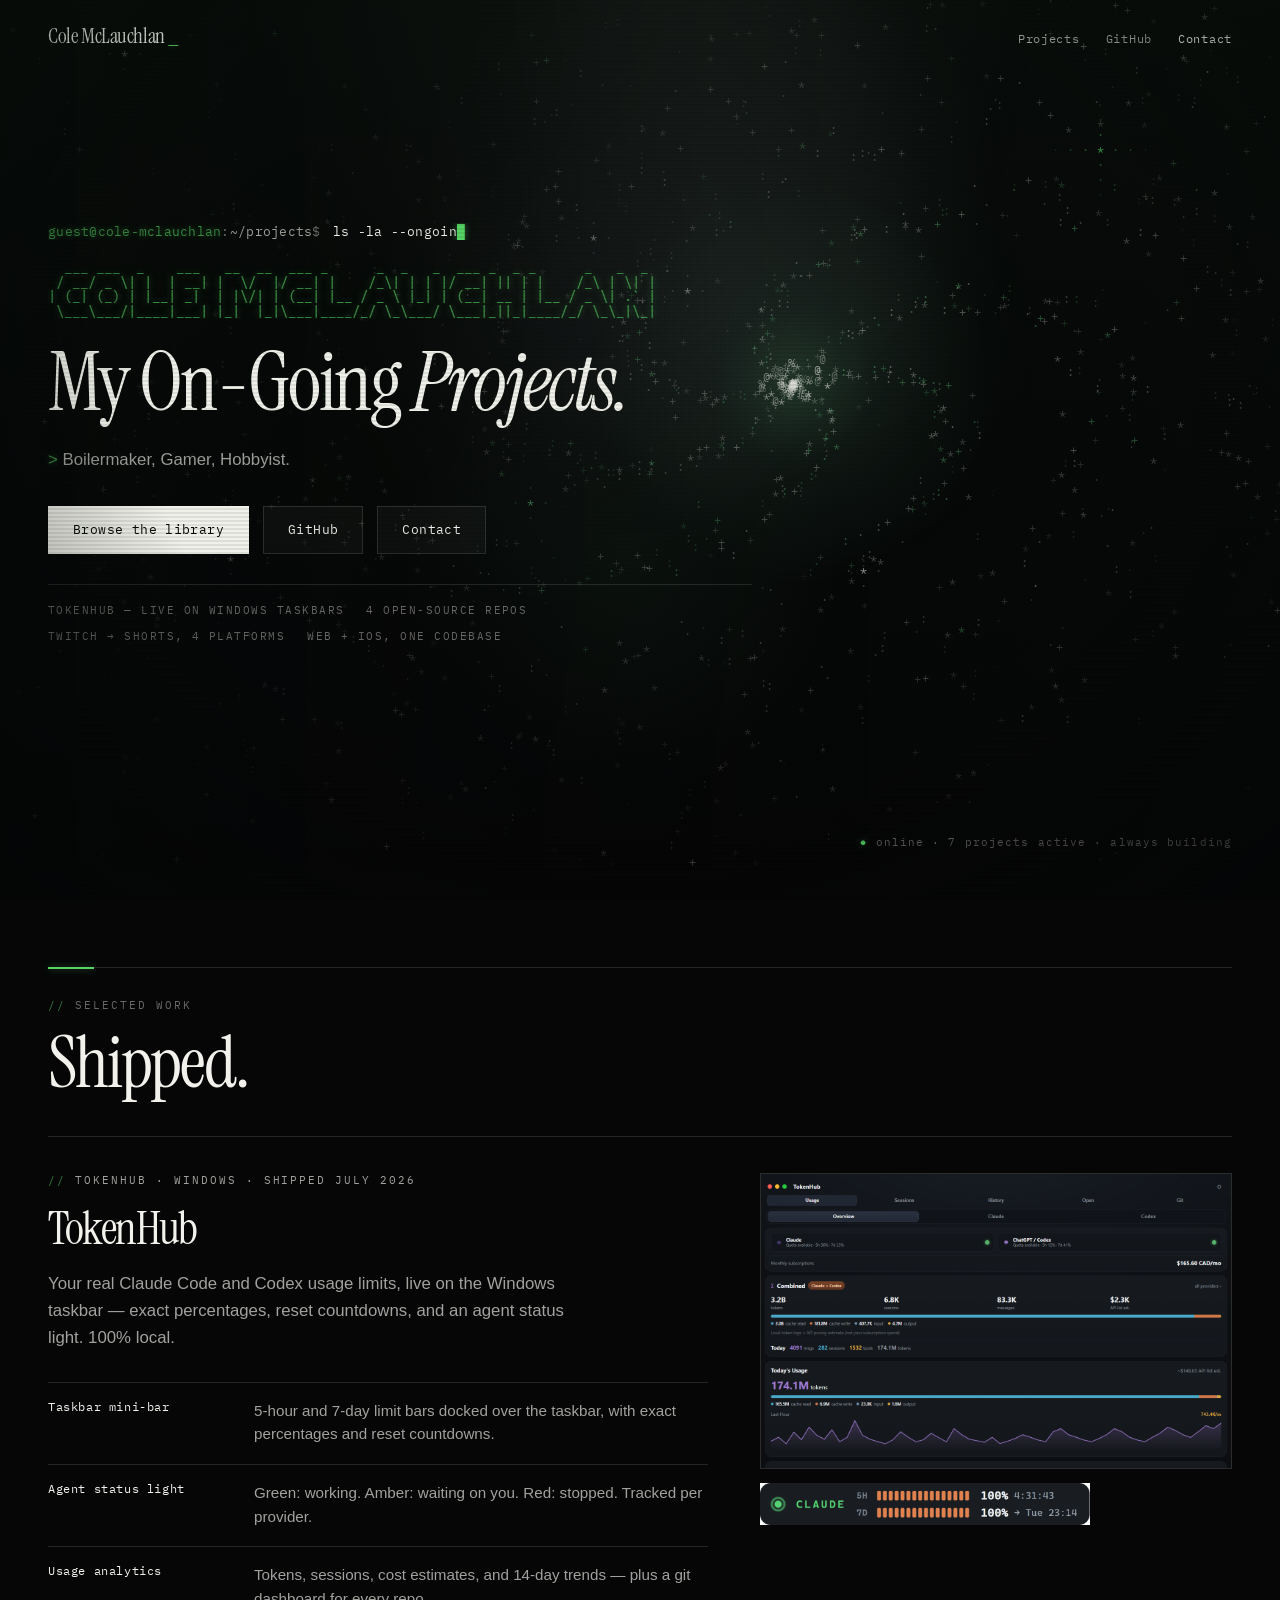
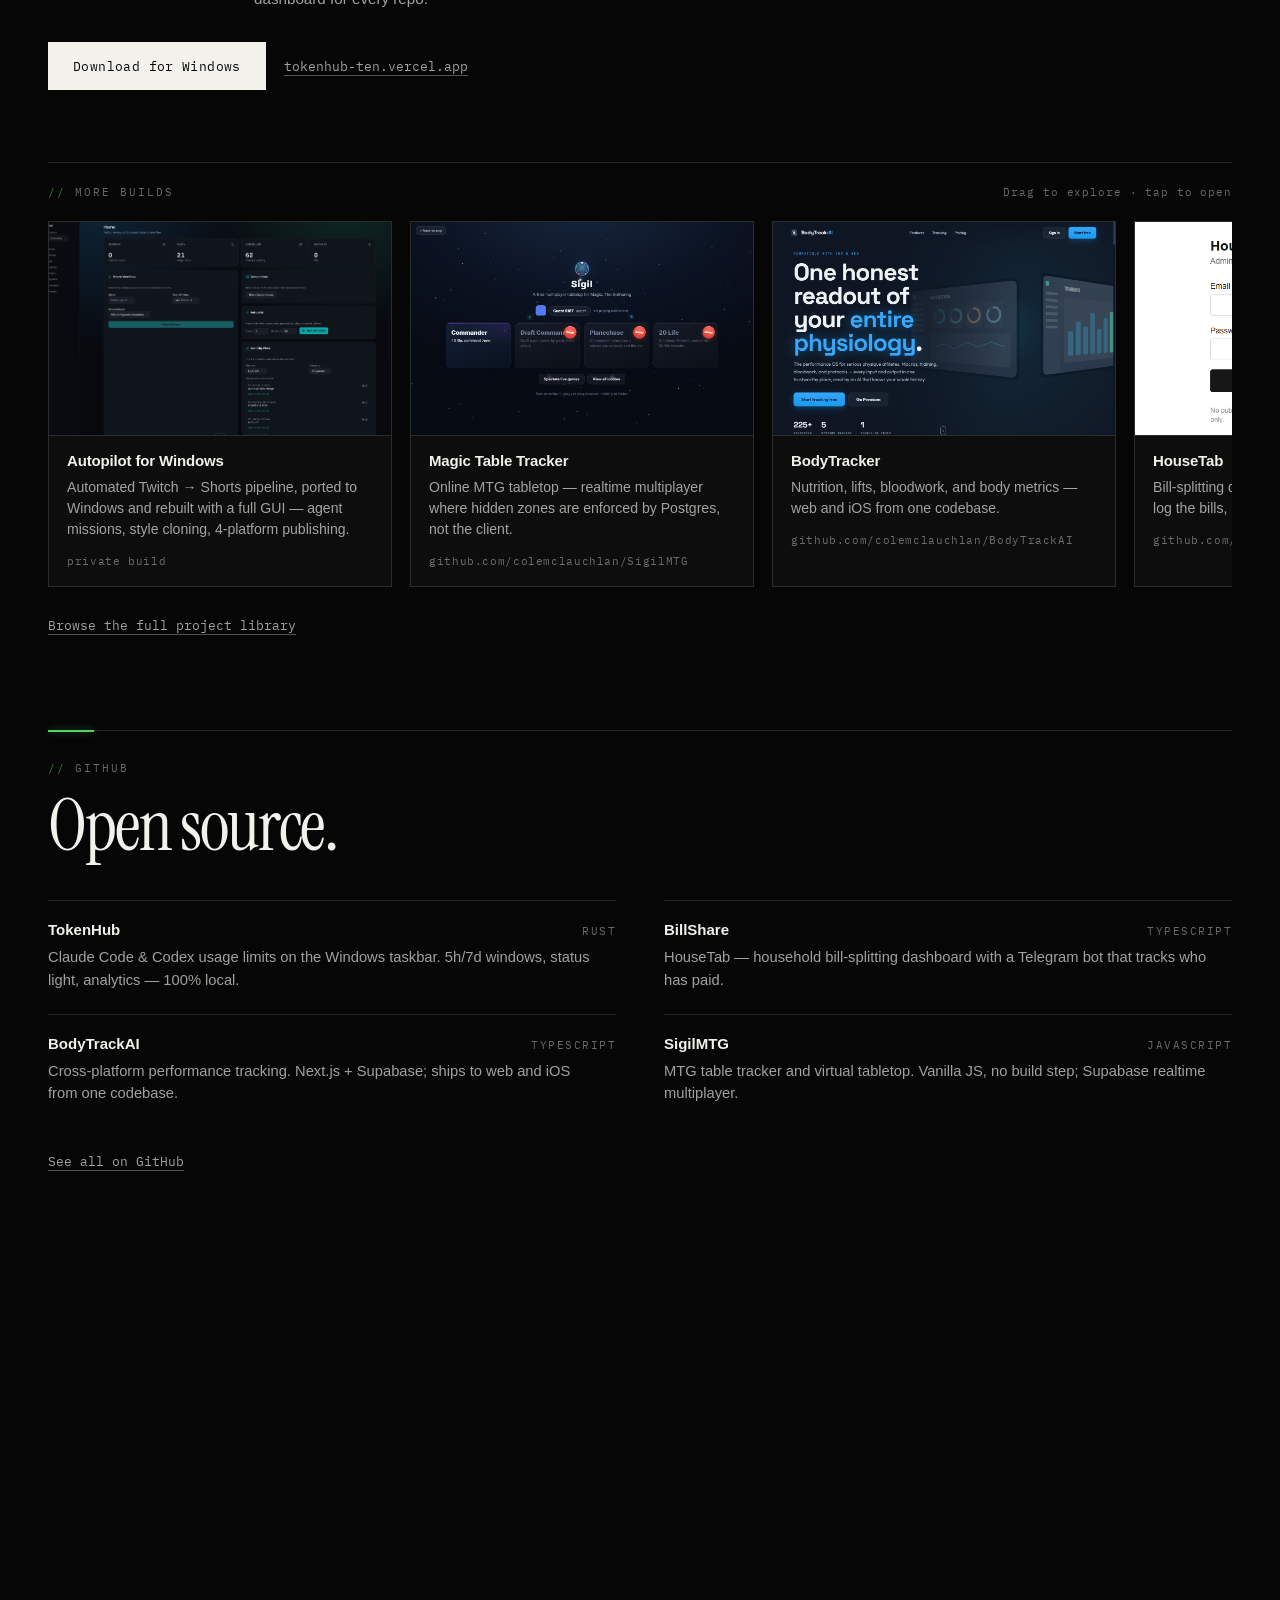
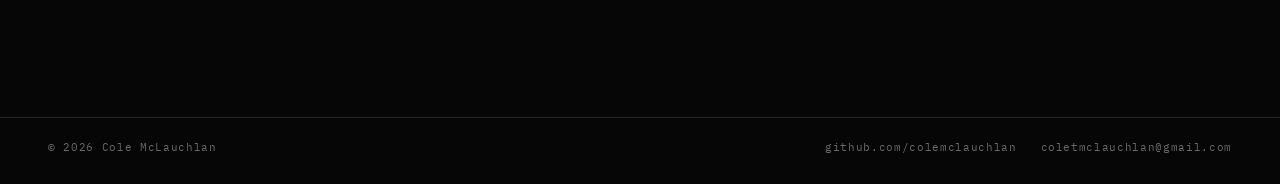
==== index.html @ 8349c5d2 "Portfolio site" ====
<!DOCTYPE html>
<html lang="en">
  <head>
    <meta charset="UTF-8" />
    <meta name="viewport" content="width=device-width, initial-scale=1.0" />
    <title>Cole McLauchlan</title>
    <meta name="theme-color" content="#060607" />
    <meta
      name="description"
      content="Cole McLauchlan builds Windows desktop tools, automation pipelines, and full-stack web apps."
    />
    <link rel="icon" type="image/svg+xml" href="./favicon.svg" />
    <link rel="canonical" href="https://colemclauchlan.com/" />
    <meta property="og:type" content="website" />
    <meta property="og:site_name" content="Cole McLauchlan" />
    <meta property="og:title" content="Cole McLauchlan" />
    <meta
      property="og:description"
      content="Cole McLauchlan builds Windows desktop tools, automation pipelines, and full-stack web apps."
    />
    <meta property="og:url" content="https://colemclauchlan.com/" />
    <meta property="og:image" content="https://colemclauchlan.com/media/og-share.png" />
    <meta property="og:image:type" content="image/png" />
    <meta property="og:image:width" content="1200" />
    <meta property="og:image:height" content="630" />
    <meta
      property="og:image:alt"
      content="Cole McLauchlan — Windows apps and automation I've shipped."
    />
    <meta name="twitter:card" content="summary_large_image" />
    <meta name="twitter:title" content="Cole McLauchlan" />
    <meta
      name="twitter:description"
      content="Cole McLauchlan builds Windows desktop tools, automation pipelines, and full-stack web apps."
    />
    <meta name="twitter:image" content="https://colemclauchlan.com/media/og-share.png" />
    <link rel="preconnect" href="https://fonts.googleapis.com" />
    <link rel="preconnect" href="https://fonts.gstatic.com" crossorigin />
    <link
      rel="stylesheet"
      href="https://fonts.googleapis.com/css2?family=Instrument+Serif:ital@0;1&family=IBM+Plex+Mono:wght@400;500&display=swap"
    />
    <link rel="stylesheet" href="./style.css" />
    <noscript>
      <style>
        .reveal { opacity: 1; transform: none; }
      </style>
    </noscript>
  </head>
  <body>
    <div class="crt" aria-hidden="true"></div>
    <header class="site-header">
      <a class="brand" href="#top" aria-label="Go to top">Cole McLauchlan</a>
      <nav class="site-nav" aria-label="Primary">
        <a class="nav-link" href="./projects.html">Projects</a>
        <a class="nav-link" href="https://github.com/colemclauchlan" target="_blank" rel="noreferrer">GitHub</a>
        <a class="nav-link nav-contact" href="#contact">Contact</a>
      </nav>
    </header>

    <main id="top">
      <section class="hero">
        <div class="hero-sky" aria-hidden="true">
          <canvas id="sky-canvas"></canvas>
        </div>
        <div class="hero-scrim" aria-hidden="true"></div>

        <div class="hero-copy">
          <p class="term-line">
            <span class="term-user">guest@cole-mclauchlan</span><span class="term-punc">:</span><span class="term-path">~/projects</span><span class="term-punc">$</span>
            <span class="term-cmd">ls -la --ongoing</span><span class="term-cursor" aria-hidden="true">&#9608;</span>
          </p>

          <pre class="name-banner name-banner-full" aria-hidden="true">  ___ ___  _    ___   __  __  ___ _      _  _   _  ___ _  _ _      _   _  _
 / __/ _ \| |  | __| |  \/  |/ __| |    /_\| | | |/ __| || | |    /_\ | \| |
| (_| (_) | |__| _|  | |\/| | (__| |__ / _ \ |_| | (__| __ | |__ / _ \| .` |
 \___\___/|____|___| |_|  |_|\___|____/_/ \_\___/ \___|_||_|____/_/ \_\_|\_|</pre>
          <pre class="name-banner name-banner-mini" aria-hidden="true">  ___ ___  _    ___
 / __/ _ \| |  | __|
| (_| (_) | |__| _|
 \___\___/|____|___|</pre>
          <span class="sr-only">Cole McLauchlan</span>

          <h1>My On-Going <em>Projects.</em></h1>
          <p class="hero-text">
            <span class="term-arrow">&gt;</span> Boilermaker, Gamer, Hobbyist.
          </p>

          <div class="hero-actions">
            <a class="button button-primary" href="./projects.html">Browse the library</a>
            <a class="button" href="https://github.com/colemclauchlan" target="_blank" rel="noreferrer">GitHub</a>
            <a class="button" href="#contact">Contact</a>
          </div>

          <p class="hero-rail" aria-label="Highlights">
            <span>TokenHub — live on Windows taskbars</span>
            <span>4 open-source repos</span>
            <span>Twitch &rarr; Shorts, 4 platforms</span>
            <span>Web + iOS, one codebase</span>
          </p>
        </div>

        <p class="stage-caption"><span class="stat-dot">&#9679;</span> online &middot; 7 projects active &middot; always building</p>
      </section>

      <section class="section" id="work">
        <div class="section-head reveal">
          <p class="eyebrow">Selected work</p>
          <h2>Shipped.</h2>
        </div>

        <article class="flagship reveal">
          <div class="flagship-body">
            <p class="eyebrow flagship-eyebrow">TokenHub &middot; Windows &middot; shipped July 2026</p>
            <h3>TokenHub</h3>
            <p class="flagship-lede">
              Your real Claude Code and Codex usage limits, live on the Windows
              taskbar &mdash; exact percentages, reset countdowns, and an agent
              status light. 100% local.
            </p>
            <ul class="flagship-pillars">
              <li>
                <span class="pillar-name">Taskbar mini-bar</span>
                <span class="pillar-desc">5-hour and 7-day limit bars docked over the taskbar, with exact percentages and reset countdowns.</span>
              </li>
              <li>
                <span class="pillar-name">Agent status light</span>
                <span class="pillar-desc">Green: working. Amber: waiting on you. Red: stopped. Tracked per provider.</span>
              </li>
              <li>
                <span class="pillar-name">Usage analytics</span>
                <span class="pillar-desc">Tokens, sessions, cost estimates, and 14-day trends &mdash; plus a git dashboard for every repo.</span>
              </li>
            </ul>
            <div class="flagship-actions">
              <a class="button button-primary" href="https://github.com/colemclauchlan/TokenHub/releases/latest" target="_blank" rel="noreferrer">Download for Windows</a>
              <a class="inline-link" href="https://tokenhub-ten.vercel.app" target="_blank" rel="noreferrer">tokenhub-ten.vercel.app</a>
            </div>
          </div>

          <a class="flagship-visual" href="https://tokenhub-ten.vercel.app" target="_blank" rel="noreferrer" aria-label="Visit the TokenHub site">
            <img class="flagship-shot" src="./media/tokenhub-dash.png" alt="The TokenHub usage dashboard — Claude and Codex analytics" width="1280" height="800" loading="lazy" draggable="false" />
            <img class="flagship-strip" src="./media/minibar.png" alt="The TokenHub mini-bar showing 5h and 7d limit bars" width="330" height="69" loading="lazy" draggable="false" />
          </a>
        </article>

        <div class="work-rail reveal">
          <div class="work-rail-head">
            <p class="eyebrow">More builds</p>
            <p class="rail-hint">Drag to explore &middot; tap to open</p>
          </div>
          <div class="rail-viewport">
            <div class="rail-track" data-rail>
              <div class="work-card">
                <span class="card-thumb">
                  <img src="./media/autopilot-dashboard.png" alt="Autopilot for Windows dashboard" width="1280" height="800" loading="lazy" draggable="false" />
                </span>
                <span class="card-info">
                  <span class="card-name">Autopilot for Windows</span>
                  <span class="card-desc">Automated Twitch &rarr; Shorts pipeline, ported to Windows and rebuilt with a full GUI &mdash; agent missions, style cloning, 4-platform publishing.</span>
                  <span class="card-foot">private build</span>
                </span>
              </div>

              <a class="work-card" href="https://github.com/colemclauchlan/SigilMTG" target="_blank" rel="noreferrer">
                <span class="card-thumb">
                  <img src="./media/sigil-tabletop.png" alt="Magic Table Tracker virtual tabletop" width="1280" height="800" loading="lazy" draggable="false" />
                </span>
                <span class="card-info">
                  <span class="card-name">Magic Table Tracker</span>
                  <span class="card-desc">Online MTG tabletop &mdash; realtime multiplayer where hidden zones are enforced by Postgres, not the client.</span>
                  <span class="card-foot">github.com/colemclauchlan/SigilMTG</span>
                </span>
              </a>

              <a class="work-card" href="https://github.com/colemclauchlan/BodyTrackAI" target="_blank" rel="noreferrer">
                <span class="card-thumb">
                  <img src="./media/bodytracker.png" alt="BodyTracker landing page" width="1280" height="800" loading="lazy" draggable="false" />
                </span>
                <span class="card-info">
                  <span class="card-name">BodyTracker</span>
                  <span class="card-desc">Nutrition, lifts, bloodwork, and body metrics &mdash; web and iOS from one codebase.</span>
                  <span class="card-foot">github.com/colemclauchlan/BodyTrackAI</span>
                </span>
              </a>

              <a class="work-card" href="https://github.com/colemclauchlan/BillShare" target="_blank" rel="noreferrer">
                <span class="card-thumb">
                  <img src="./media/housetab.png" alt="HouseTab admin sign-in" width="600" height="380" loading="lazy" draggable="false" />
                </span>
                <span class="card-info">
                  <span class="card-name">HouseTab</span>
                  <span class="card-desc">Bill-splitting dashboard plus a Telegram bot &mdash; log the bills, roommates tap &ldquo;I've paid.&rdquo;</span>
                  <span class="card-foot">github.com/colemclauchlan/BillShare</span>
                </span>
              </a>

              <div class="work-card">
                <span class="card-thumb">
                  <img src="./media/storyloom-hub.png" alt="The Storyloom AI node canvas hub" width="1280" height="800" loading="lazy" draggable="false" />
                </span>
                <span class="card-info">
                  <span class="card-name">Storyloom</span>
                  <span class="card-desc">An AI media hub &mdash; one node canvas for 2D, 3D, storyboard, and previz, wired into Blender and After Effects.</span>
                  <span class="card-foot">private build</span>
                </span>
              </div>

              <div class="work-card">
                <span class="card-thumb card-thumb-type">
                  <span class="type-letter">F.</span>
                  <span class="type-stack">Next.js &middot; Local-first &middot; TypeScript</span>
                </span>
                <span class="card-info">
                  <span class="card-name">Finance Hub</span>
                  <span class="card-desc">A local-first personal-finance OS &mdash; subscription ledger, spending analytics, and bank-CSV import.</span>
                  <span class="card-foot">private build</span>
                </span>
              </div>

              <a class="work-card" href="https://tokenhub-ten.vercel.app" target="_blank" rel="noreferrer">
                <span class="card-thumb">
                  <img src="./media/tokenhub-site.png" alt="TokenHub marketing site" width="1280" height="800" loading="lazy" draggable="false" />
                </span>
                <span class="card-info">
                  <span class="card-name">TokenHub site</span>
                  <span class="card-desc">Marketing and download site for TokenHub.</span>
                  <span class="card-foot">tokenhub-ten.vercel.app</span>
                </span>
              </a>
            </div>
          </div>
          <a class="inline-link rail-more" href="./projects.html">Browse the full project library</a>
        </div>
      </section>

      <section class="section" id="github">
        <div class="section-head reveal">
          <p class="eyebrow">GitHub</p>
          <h2>Open source.</h2>
        </div>

        <div class="repo-grid reveal">
          <ul class="repo-list">
            <li>
              <a class="repo-link" href="https://github.com/colemclauchlan/TokenHub" target="_blank" rel="noreferrer">
                <span class="repo-id"><span class="repo-name">TokenHub</span><span class="repo-meta">Rust</span></span>
                <span class="repo-desc">Claude Code &amp; Codex usage limits on the Windows taskbar. 5h/7d windows, status light, analytics &mdash; 100% local.</span>
              </a>
            </li>
            <li>
              <a class="repo-link" href="https://github.com/colemclauchlan/BodyTrackAI" target="_blank" rel="noreferrer">
                <span class="repo-id"><span class="repo-name">BodyTrackAI</span><span class="repo-meta">TypeScript</span></span>
                <span class="repo-desc">Cross-platform performance tracking. Next.js + Supabase; ships to web and iOS from one codebase.</span>
              </a>
            </li>
          </ul>
          <ul class="repo-list">
            <li>
              <a class="repo-link" href="https://github.com/colemclauchlan/BillShare" target="_blank" rel="noreferrer">
                <span class="repo-id"><span class="repo-name">BillShare</span><span class="repo-meta">TypeScript</span></span>
                <span class="repo-desc">HouseTab &mdash; household bill-splitting dashboard with a Telegram bot that tracks who has paid.</span>
              </a>
            </li>
            <li>
              <a class="repo-link" href="https://github.com/colemclauchlan/SigilMTG" target="_blank" rel="noreferrer">
                <span class="repo-id"><span class="repo-name">SigilMTG</span><span class="repo-meta">JavaScript</span></span>
                <span class="repo-desc">MTG table tracker and virtual tabletop. Vanilla JS, no build step; Supabase realtime multiplayer.</span>
              </a>
            </li>
          </ul>
          <a class="inline-link repo-all" href="https://github.com/colemclauchlan?tab=repositories" target="_blank" rel="noreferrer">See all on GitHub</a>
        </div>
      </section>

      <section class="section contact-strip reveal" id="contact">
        <pre id="donut" class="donut" aria-hidden="true"></pre>
        <div class="contact-content">
          <p class="eyebrow">Contact</p>
          <h2>Get in contact with me.</h2>
          <div class="contact-actions">
            <a class="button button-primary" href="mailto:coletmclauchlan@gmail.com?subject=Hello%20Cole">Email me</a>
            <a class="button" href="https://github.com/colemclauchlan" target="_blank" rel="noreferrer">GitHub</a>
            <a class="contact-email" href="mailto:coletmclauchlan@gmail.com">coletmclauchlan@gmail.com</a>
          </div>
        </div>
      </section>
    </main>

    <footer class="site-footer">
      <span>&copy; 2026 Cole McLauchlan</span>
      <span class="footer-links">
        <a href="https://github.com/colemclauchlan" target="_blank" rel="noreferrer">github.com/colemclauchlan</a>
        <a href="mailto:coletmclauchlan@gmail.com">coletmclauchlan@gmail.com</a>
      </span>
    </footer>

    <script type="module" src="./main.js"></script>
  </body>
</html>
---- style.css ----
:root {
  color-scheme: dark;
  --bg: #060607;
  --panel: rgba(242, 241, 236, 0.03);
  --panel-strong: rgba(242, 241, 236, 0.07);
  --line: rgba(242, 241, 236, 0.13);
  --line-strong: rgba(242, 241, 236, 0.32);
  --text: #f2f1ec;
  --muted: rgba(242, 241, 236, 0.66);
  --soft: rgba(242, 241, 236, 0.42);
  --signal: #56d364;
  --phosphor: #8affab;
  --phosphor-dim: rgba(86, 211, 100, 0.62);
  --glow: 0 0 7px rgba(86, 211, 100, 0.45);
  --maxw: 1400px;
  --gutter: clamp(20px, 4vw, 48px);
  --display: "Instrument Serif", "Iowan Old Style", "Palatino Linotype", Georgia, serif;
  --body: "Segoe UI", -apple-system, "Helvetica Neue", Arial, sans-serif;
  --mono: "IBM Plex Mono", "Cascadia Code", Consolas, monospace;
}

*,
*::before,
*::after {
  box-sizing: border-box;
}

html {
  scroll-behavior: smooth;
}

body {
  margin: 0;
  min-height: 100vh;
  background: var(--bg);
  color: var(--text);
  font-family: var(--body);
  text-rendering: optimizeLegibility;
  -webkit-font-smoothing: antialiased;
  overflow-x: clip;
}

body::before {
  content: "";
  position: fixed;
  inset: 0;
  pointer-events: none;
  background: radial-gradient(ellipse at 50% -10%, rgba(242, 241, 236, 0.055), transparent 46%);
}

/* a faint ASCII starfield behind everything */
body::after {
  content: "";
  position: fixed;
  inset: 0;
  z-index: 0;
  pointer-events: none;
  background-image: url('data:image/svg+xml;utf8,<svg xmlns="http://www.w3.org/2000/svg" width="520" height="520"><g fill="%23f2f1ec" font-family="monospace"><text x="42" y="64" font-size="11" opacity="0.09">·</text><text x="188" y="38" font-size="9" opacity="0.07">+</text><text x="341" y="92" font-size="12" opacity="0.1">*</text><text x="472" y="150" font-size="9" opacity="0.06">·</text><text x="96" y="204" font-size="10" opacity="0.08">:</text><text x="262" y="248" font-size="9" opacity="0.06">·</text><text x="414" y="286" font-size="11" opacity="0.09">·</text><text x="58" y="342" font-size="9" opacity="0.06">+</text><text x="210" y="398" font-size="12" opacity="0.1">·</text><text x="356" y="430" font-size="9" opacity="0.07">*</text><text x="122" y="474" font-size="10" opacity="0.08">·</text><text x="470" y="496" font-size="9" opacity="0.06">:</text></g></svg>');
  background-size: 520px 520px;
}

::selection {
  background: rgba(86, 211, 100, 0.28);
}

/* ---------- CRT scanline + vignette overlay ---------- */

.crt {
  position: fixed;
  inset: 0;
  z-index: 40;
  pointer-events: none;
  background:
    repeating-linear-gradient(
      0deg,
      rgba(0, 0, 0, 0) 0,
      rgba(0, 0, 0, 0) 2px,
      rgba(0, 0, 0, 0.16) 3px,
      rgba(0, 0, 0, 0) 4px
    ),
    radial-gradient(ellipse at 50% 40%, transparent 56%, rgba(3, 5, 4, 0.6) 100%);
}

.crt::after {
  content: "";
  position: absolute;
  inset: 0;
  background: linear-gradient(rgba(86, 211, 100, 0.03), rgba(86, 211, 100, 0));
  animation: crt-flicker 5.5s steps(60) infinite;
}

@keyframes crt-flicker {
  0%, 96%, 100% { opacity: 0.5; }
  97% { opacity: 0.22; }
  98% { opacity: 0.7; }
  99% { opacity: 0.35; }
}

.sr-only {
  position: absolute;
  width: 1px;
  height: 1px;
  padding: 0;
  margin: -1px;
  overflow: hidden;
  clip: rect(0, 0, 0, 0);
  white-space: nowrap;
  border: 0;
}

a {
  color: inherit;
  text-decoration: none;
}

img {
  display: block;
  max-width: 100%;
  height: auto;
}

:focus-visible {
  outline: 2px solid var(--line-strong);
  outline-offset: 3px;
}

.site-header,
main,
.site-footer {
  position: relative;
  z-index: 1;
  width: 100%;
  max-width: var(--maxw);
  margin-inline: auto;
  padding-inline: var(--gutter);
}

/* ---------- header ---------- */

.site-header {
  display: flex;
  justify-content: space-between;
  align-items: baseline;
  gap: 24px;
  padding-top: 26px;
  z-index: 2;
}

.brand {
  font-family: var(--display);
  font-size: 1.3rem;
  letter-spacing: -0.02em;
  line-height: 1;
}

.brand::after {
  content: "_";
  margin-left: 2px;
  color: var(--signal);
  font-family: var(--mono);
  text-shadow: var(--glow);
  animation: blink 1.1s steps(1) infinite;
}

@keyframes blink {
  0%, 50% { opacity: 1; }
  50.01%, 100% { opacity: 0; }
}

.site-nav {
  display: flex;
  gap: 26px;
}

.nav-link {
  font-family: var(--mono);
  font-size: 12px;
  letter-spacing: 0.06em;
  color: var(--muted);
  transition: color 160ms ease;
}

.nav-link:hover,
.nav-link:focus-visible {
  color: var(--text);
}

.nav-contact,
.nav-link[aria-current="page"] {
  color: var(--text);
}

/* ---------- shared type ---------- */

.eyebrow {
  margin: 0;
  font-family: var(--mono);
  font-size: 11px;
  font-weight: 400;
  letter-spacing: 0.18em;
  text-transform: uppercase;
  color: var(--soft);
}

.eyebrow::before {
  content: "// ";
  color: var(--phosphor-dim);
}

h1,
h2,
h3 {
  margin: 0;
  font-family: var(--display);
  font-weight: 400;
  line-height: 1.04;
  letter-spacing: -0.03em;
}

h1 em {
  font-style: italic;
  letter-spacing: -0.035em;
}

.section {
  padding-top: 96px;
}

.section-head {
  position: relative;
  margin-bottom: 36px;
  padding-top: 30px;
  border-top: 1px solid var(--line);
}

/* a green data-tick riding the section rule */
.section-head::before {
  content: "";
  position: absolute;
  top: -1px;
  left: 0;
  width: 46px;
  height: 2px;
  background: var(--signal);
  box-shadow: var(--glow);
}

.section-head h2 {
  margin-top: 14px;
  font-size: clamp(2.5rem, 5.6vw, 4.8rem);
}

.inline-link {
  font-family: var(--mono);
  font-size: 12.5px;
  color: var(--muted);
  text-decoration: underline;
  text-underline-offset: 4px;
  text-decoration-color: var(--line-strong);
  transition: color 160ms ease;
}

.inline-link:hover,
.inline-link:focus-visible {
  color: var(--text);
}

/* ---------- buttons ---------- */

.button {
  display: inline-flex;
  align-items: center;
  justify-content: center;
  min-height: 48px;
  padding: 0 24px;
  border: 1px solid var(--line);
  background: var(--panel);
  font-family: var(--mono);
  font-size: 13px;
  letter-spacing: 0.03em;
  color: var(--text);
  transition:
    transform 180ms ease,
    border-color 180ms ease,
    background-color 180ms ease,
    color 180ms ease;
}

.button:hover,
.button:focus-visible {
  transform: translateY(-2px);
  border-color: var(--line-strong);
  background: var(--panel-strong);
}

.button-primary {
  background: var(--text);
  border-color: var(--text);
  color: var(--bg);
}

.button-primary:hover,
.button-primary:focus-visible {
  background: var(--panel-strong);
  border-color: var(--line-strong);
  color: var(--text);
}

/* ---------- hero ---------- */

.hero {
  position: relative;
  min-height: calc(100vh - 76px);
  display: flex;
  flex-direction: column;
  justify-content: center;
  padding-top: 24px;
  padding-bottom: 76px;
}

/* the galaxy fills the whole viewport behind the copy (and the header) */
.hero-sky,
.hero-scrim {
  position: absolute;
  top: -76px;
  bottom: 0;
  left: 50%;
  width: 100vw;
  transform: translateX(-50%);
  pointer-events: none;
}

.hero-sky canvas {
  display: block;
  width: 100%;
  height: 100%;
}

.hero-scrim {
  background: linear-gradient(90deg, rgba(6, 6, 7, 0.72), rgba(6, 6, 7, 0.32) 44%, transparent 68%);
}

.hero-copy {
  position: relative;
  z-index: 1;
  max-width: 44rem;
}

/* terminal prompt */
.term-line {
  margin: 0 0 4px;
  font-family: var(--mono);
  font-size: clamp(11px, 1.3vw, 13px);
  letter-spacing: 0.02em;
  color: var(--muted);
  white-space: nowrap;
  overflow: hidden;
  text-overflow: ellipsis;
}

.term-user {
  color: var(--phosphor-dim);
  text-shadow: var(--glow);
}

.term-punc {
  color: var(--soft);
}

.term-path {
  color: var(--muted);
}

.term-punc + .term-cmd,
.term-cmd {
  color: var(--text);
  margin-left: 0.5ch;
}

.term-cursor {
  color: var(--signal);
  text-shadow: var(--glow);
  animation: blink 1.05s steps(1) infinite;
}

.term-arrow {
  color: var(--phosphor-dim);
  text-shadow: var(--glow);
}

/* ASCII name banner */
.name-banner {
  margin: 20px 0 0;
  font-family: var(--mono);
  font-weight: 500;
  color: var(--phosphor-dim);
  text-shadow: var(--glow);
  white-space: pre;
  line-height: 1.05;
  overflow: hidden;
}

.name-banner-full {
  font-size: clamp(9px, 1.52vw, 14px);
}

.name-banner-mini {
  display: none;
  font-size: clamp(15px, 6.4vw, 26px);
}

.hero h1 {
  margin-top: 22px;
  font-size: clamp(2.9rem, 6.3vw, 5.8rem);
}

.hero-text {
  max-width: 34rem;
  margin: 22px 0 0;
  color: var(--muted);
  font-size: 1.05rem;
  line-height: 1.6;
}

.hero-actions {
  display: flex;
  flex-wrap: wrap;
  gap: 14px;
  margin: 32px 0 30px;
}

.hero-rail {
  display: flex;
  flex-wrap: wrap;
  gap: 12px 22px;
  margin: 0;
  padding-top: 18px;
  border-top: 1px solid var(--line);
}

.hero-rail span {
  font-family: var(--mono);
  font-size: 10.5px;
  letter-spacing: 0.14em;
  text-transform: uppercase;
  color: var(--soft);
}

.stage-caption {
  position: absolute;
  right: 0;
  bottom: 22px;
  z-index: 1;
  margin: 0;
  font-family: var(--mono);
  font-size: 11px;
  letter-spacing: 0.1em;
  color: var(--soft);
}

.stat-dot {
  color: var(--signal);
  text-shadow: var(--glow);
  animation: blink 2.4s steps(1) infinite;
}

/* ---------- flagship ---------- */

.flagship {
  display: grid;
  grid-template-columns: minmax(0, 7fr) minmax(0, 5fr);
  gap: 52px;
  padding-top: 36px;
  border-top: 1px solid var(--line);
}

.flagship-eyebrow {
  color: var(--muted);
}

.flagship h3 {
  margin-top: 18px;
  font-size: clamp(2.1rem, 3.6vw, 3.2rem);
}

.flagship-lede {
  max-width: 34rem;
  margin: 18px 0 0;
  color: var(--muted);
  font-size: 1.05rem;
  line-height: 1.6;
}

.flagship-pillars {
  list-style: none;
  margin: 30px 0 0;
  padding: 0;
  display: grid;
  gap: 18px;
}

.flagship-pillars li {
  display: grid;
  grid-template-columns: minmax(150px, 190px) minmax(0, 1fr);
  gap: 16px;
  padding-top: 16px;
  border-top: 1px solid var(--line);
}

.pillar-name {
  font-family: var(--mono);
  font-size: 12px;
  letter-spacing: 0.05em;
  color: var(--text);
}

.pillar-desc {
  color: var(--muted);
  font-size: 0.95rem;
  line-height: 1.55;
}

.flagship-actions {
  display: flex;
  flex-wrap: wrap;
  align-items: center;
  gap: 18px;
  margin-top: 32px;
}

.flagship-visual {
  display: flex;
  flex-direction: column;
  gap: 14px;
  align-self: start;
  min-width: 0;
  transition: transform 220ms ease;
}

.flagship-visual:hover {
  transform: translateY(-3px);
}

.flagship-shot {
  width: 100%;
  display: block;
  border: 1px solid var(--line);
  background: var(--panel);
}

/* the mini-bar already has its own rounded frame — no extra border/background */
.flagship-strip {
  width: auto;
  max-width: 330px;
  align-self: start;
}

/* ---------- work rail ---------- */

.work-rail {
  margin-top: 72px;
}

.work-rail-head {
  display: flex;
  justify-content: space-between;
  align-items: baseline;
  gap: 20px;
  padding-top: 22px;
  border-top: 1px solid var(--line);
  margin-bottom: 22px;
}

.rail-hint {
  margin: 0;
  font-family: var(--mono);
  font-size: 11px;
  letter-spacing: 0.08em;
  color: var(--soft);
}

.rail-viewport {
  overflow-x: auto;
  scrollbar-width: none;
  scroll-snap-type: x proximity;
  cursor: grab;
}

.rail-viewport::-webkit-scrollbar {
  display: none;
}

.rail-viewport.is-dragging {
  cursor: grabbing;
  scroll-snap-type: none;
}

.rail-track {
  display: flex;
  gap: 18px;
  padding-bottom: 8px;
}

.work-card {
  flex: 0 0 clamp(264px, 30vw, 344px);
  display: flex;
  flex-direction: column;
  border: 1px solid var(--line);
  background: var(--panel);
  scroll-snap-align: start;
  transition:
    transform 200ms ease,
    border-color 200ms ease,
    background-color 200ms ease;
}

.work-card:hover,
.work-card:focus-visible {
  transform: translateY(-3px);
  border-color: var(--line-strong);
  background: var(--panel-strong);
}

.card-thumb {
  display: block;
  aspect-ratio: 16 / 10;
  overflow: hidden;
  border-bottom: 1px solid var(--line);
}

.card-thumb img {
  width: 100%;
  height: 100%;
  object-fit: cover;
  object-position: top center;
}

.card-thumb-type {
  position: relative;
  background:
    radial-gradient(circle at 78% 18%, rgba(242, 241, 236, 0.06), transparent 52%),
    url('data:image/svg+xml;utf8,<svg xmlns="http://www.w3.org/2000/svg" width="260" height="260"><g fill="%23f2f1ec" font-family="monospace"><text x="28" y="42" font-size="10" opacity="0.14">·</text><text x="122" y="30" font-size="9" opacity="0.11">+</text><text x="212" y="66" font-size="11" opacity="0.15">*</text><text x="66" y="112" font-size="9" opacity="0.1">:</text><text x="176" y="140" font-size="10" opacity="0.13">·</text><text x="34" y="196" font-size="9" opacity="0.1">*</text><text x="132" y="228" font-size="11" opacity="0.14">·</text><text x="228" y="204" font-size="9" opacity="0.1">+</text></g></svg>'),
    var(--panel);
  background-size: auto, 260px 260px, auto;
}

.type-letter {
  position: absolute;
  left: 20px;
  bottom: 4px;
  font-family: var(--display);
  font-style: italic;
  font-size: 5.4rem;
  line-height: 1;
  color: var(--soft);
}

.type-stack {
  position: absolute;
  top: 16px;
  right: 18px;
  font-family: var(--mono);
  font-size: 10px;
  letter-spacing: 0.14em;
  text-transform: uppercase;
  color: var(--soft);
}

.card-info {
  display: flex;
  flex-direction: column;
  gap: 8px;
  padding: 16px 18px 18px;
}

.card-name {
  font-size: 15px;
  font-weight: 600;
  letter-spacing: -0.01em;
}

.card-desc {
  color: var(--muted);
  font-size: 0.88rem;
  line-height: 1.5;
}

.card-foot {
  margin-top: 6px;
  font-family: var(--mono);
  font-size: 10.5px;
  letter-spacing: 0.06em;
  color: var(--soft);
}

.rail-more {
  display: inline-block;
  margin-top: 22px;
}

/* ---------- project library ---------- */

.lib-intro {
  max-width: 36rem;
  margin: -16px 0 38px;
  color: var(--muted);
  font-size: 1.02rem;
  line-height: 1.6;
}

.lib-grid {
  display: grid;
  grid-template-columns: repeat(auto-fill, minmax(300px, 1fr));
  gap: 18px;
}

.lib-card {
  display: flex;
  flex-direction: column;
  margin: 0;
  padding: 0;
  text-align: left;
  font: inherit;
  color: inherit;
  border: 1px solid var(--line);
  background: var(--panel);
  cursor: pointer;
  transition:
    transform 200ms ease,
    border-color 200ms ease,
    background-color 200ms ease;
}

.lib-card:hover,
.lib-card:focus-visible {
  transform: translateY(-3px);
  border-color: var(--line-strong);
  background: var(--panel-strong);
}

.lib-status {
  font-family: var(--mono);
  font-size: 10.5px;
  letter-spacing: 0.14em;
  text-transform: uppercase;
  color: var(--soft);
}

.lib-open {
  margin-top: 6px;
  font-family: var(--mono);
  font-size: 10.5px;
  letter-spacing: 0.06em;
  color: var(--soft);
}

/* ---------- project dialogs ---------- */

.project-dialog {
  width: min(760px, calc(100vw - 32px));
  max-height: calc(100vh - 56px);
  margin: auto;
  padding: 0;
  border: 1px solid var(--line-strong);
  background: #0a0a0c;
  color: var(--text);
}

.project-dialog::backdrop {
  background: rgba(4, 4, 5, 0.74);
}

body:has(dialog[open]) {
  overflow: hidden;
}

.dialog-inner {
  padding: 26px 30px 34px;
}

.dialog-head {
  display: flex;
  justify-content: space-between;
  align-items: center;
  gap: 16px;
}

.dialog-close {
  flex: 0 0 auto;
  width: 38px;
  height: 38px;
  display: grid;
  place-items: center;
  margin: 0;
  padding: 0;
  border: 1px solid var(--line);
  background: transparent;
  color: var(--muted);
  font-family: var(--mono);
  font-size: 15px;
  cursor: pointer;
  transition: color 160ms ease, border-color 160ms ease;
}

.dialog-close:hover,
.dialog-close:focus-visible {
  color: var(--text);
  border-color: var(--line-strong);
}

.project-dialog h3 {
  margin-top: 12px;
  font-size: clamp(1.9rem, 4vw, 2.5rem);
}

.dialog-media {
  display: grid;
  gap: 12px;
  margin-top: 22px;
}

.dialog-media img {
  width: 100%;
  border: 1px solid var(--line);
  background: var(--panel);
}

.dialog-media img.dialog-mini {
  width: auto;
  max-width: 330px;
  border: none;
  background: none;
}

.dialog-media-row {
  display: grid;
  grid-template-columns: repeat(2, minmax(0, 1fr));
  gap: 12px;
}

.project-dialog p {
  margin: 18px 0 0;
  color: var(--muted);
  font-size: 0.97rem;
  line-height: 1.6;
}

.dialog-stack {
  margin-top: 22px;
  font-family: var(--mono);
  font-size: 10.5px;
  letter-spacing: 0.16em;
  text-transform: uppercase;
  color: var(--soft);
}

.dialog-actions {
  display: flex;
  flex-wrap: wrap;
  align-items: center;
  gap: 16px;
  margin-top: 26px;
}

/* ---------- repos ---------- */

.repo-grid {
  display: grid;
  grid-template-columns: repeat(2, minmax(0, 1fr));
  gap: 0 48px;
}

.repo-list {
  list-style: none;
  margin: 0;
  padding: 0;
}

.repo-link {
  display: block;
  padding: 20px 0 22px;
  border-top: 1px solid var(--line);
  transition: background-color 160ms ease;
}

.repo-link:hover .repo-name,
.repo-link:focus-visible .repo-name {
  text-decoration: underline;
  text-underline-offset: 4px;
  text-decoration-color: var(--line-strong);
}

.repo-id {
  display: flex;
  justify-content: space-between;
  align-items: baseline;
  gap: 16px;
}

.repo-name {
  font-size: 15px;
  font-weight: 600;
}

.repo-meta {
  font-family: var(--mono);
  font-size: 10.5px;
  letter-spacing: 0.14em;
  text-transform: uppercase;
  color: var(--soft);
}

.repo-desc {
  display: block;
  margin-top: 8px;
  max-width: 34rem;
  color: var(--muted);
  font-size: 0.92rem;
  line-height: 1.55;
}

.repo-all {
  grid-column: 1 / -1;
  justify-self: start;
  margin-top: 26px;
}

/* ---------- spinning ASCII donut — background of the contact section ---------- */

.donut {
  position: absolute;
  top: 50%;
  right: 4%;
  transform: translateY(-50%);
  z-index: 0;
  margin: 0;
  font-family: var(--mono);
  font-size: clamp(9px, 1.7vw, 15px);
  line-height: 1;
  letter-spacing: 0;
  color: var(--signal);
  text-shadow: 0 0 8px rgba(86, 211, 100, 0.5);
  white-space: pre;
  opacity: 0.5;
  pointer-events: none;
  user-select: none;
}

/* on narrower screens the tall donut would sit on top of the buttons — hide it */
@media (max-width: 1200px) {
  .donut {
    display: none;
  }

  .contact-strip {
    min-height: 0;
  }
}

/* ---------- contact ---------- */

.contact-strip {
  position: relative;
  overflow: hidden;
  min-height: 460px;
  padding-bottom: 8px;
}

.contact-content {
  position: relative;
  z-index: 1;
}

.contact-strip .eyebrow {
  padding-top: 30px;
  border-top: 1px solid var(--line);
}

.contact-strip h2 {
  margin-top: 16px;
  max-width: 22ch;
  font-size: clamp(2rem, 4.6vw, 3.8rem);
}

.contact-actions {
  display: flex;
  flex-wrap: wrap;
  align-items: center;
  gap: 18px;
  margin-top: 34px;
}

.contact-email {
  font-family: var(--mono);
  font-size: 12.5px;
  color: var(--muted);
  transition: color 160ms ease;
}

.contact-email:hover,
.contact-email:focus-visible {
  color: var(--text);
}

/* ---------- footer ---------- */

.site-footer {
  display: flex;
  justify-content: space-between;
  align-items: baseline;
  flex-wrap: wrap;
  gap: 10px 24px;
  margin-top: 88px;
  padding-top: 22px;
  padding-bottom: 30px;
  border-top: 1px solid var(--line);
  font-family: var(--mono);
  font-size: 11px;
  letter-spacing: 0.06em;
  color: var(--soft);
}

.footer-links {
  display: flex;
  flex-wrap: wrap;
  gap: 10px 24px;
}

.site-footer a {
  color: var(--soft);
  transition: color 160ms ease;
}

.site-footer a:hover,
.site-footer a:focus-visible {
  color: var(--text);
}

/* ---------- reveal ---------- */

.reveal {
  opacity: 0;
  transform: translateY(18px);
  transition:
    opacity 640ms ease,
    transform 640ms ease;
}

.reveal.is-visible {
  opacity: 1;
  transform: none;
}

/* ---------- responsive ---------- */

@media (max-width: 1080px) {
  .flagship {
    grid-template-columns: 1fr;
    gap: 36px;
  }

  .flagship-visual {
    max-width: 560px;
  }

  .repo-grid {
    grid-template-columns: 1fr;
    gap: 0;
  }
}

@media (max-width: 900px) {
  .hero {
    min-height: calc(100svh - 76px);
    padding-top: 40px;
  }

  .hero-scrim {
    background: linear-gradient(0deg, rgba(6, 6, 7, 0.7) 26%, rgba(6, 6, 7, 0.34) 58%, transparent 84%);
  }

  .section {
    padding-top: 72px;
  }
}

@media (max-width: 700px) {
  .name-banner-full {
    display: none;
  }

  .name-banner-mini {
    display: block;
  }
}

@media (max-width: 640px) {
  .site-header {
    padding-top: 20px;
  }

  .hero h1 {
    font-size: clamp(2.7rem, 11vw, 3.6rem);
  }

  .term-line {
    font-size: 11px;
  }

  .stage-caption {
    position: static;
    margin-top: 30px;
  }

  .flagship-pillars li {
    grid-template-columns: 1fr;
    gap: 6px;
  }

  .work-card {
    flex-basis: min(84vw, 320px);
  }
}

/* ---------- reduced motion ---------- */

@media (prefers-reduced-motion: reduce) {
  html {
    scroll-behavior: auto;
  }

  .reveal {
    opacity: 1;
    transform: none;
    transition: none;
  }

  .button,
  .work-card,
  .flagship-visual {
    transition: none;
  }

  .crt::after,
  .brand::after,
  .term-cursor,
  .stat-dot {
    animation: none;
  }
}
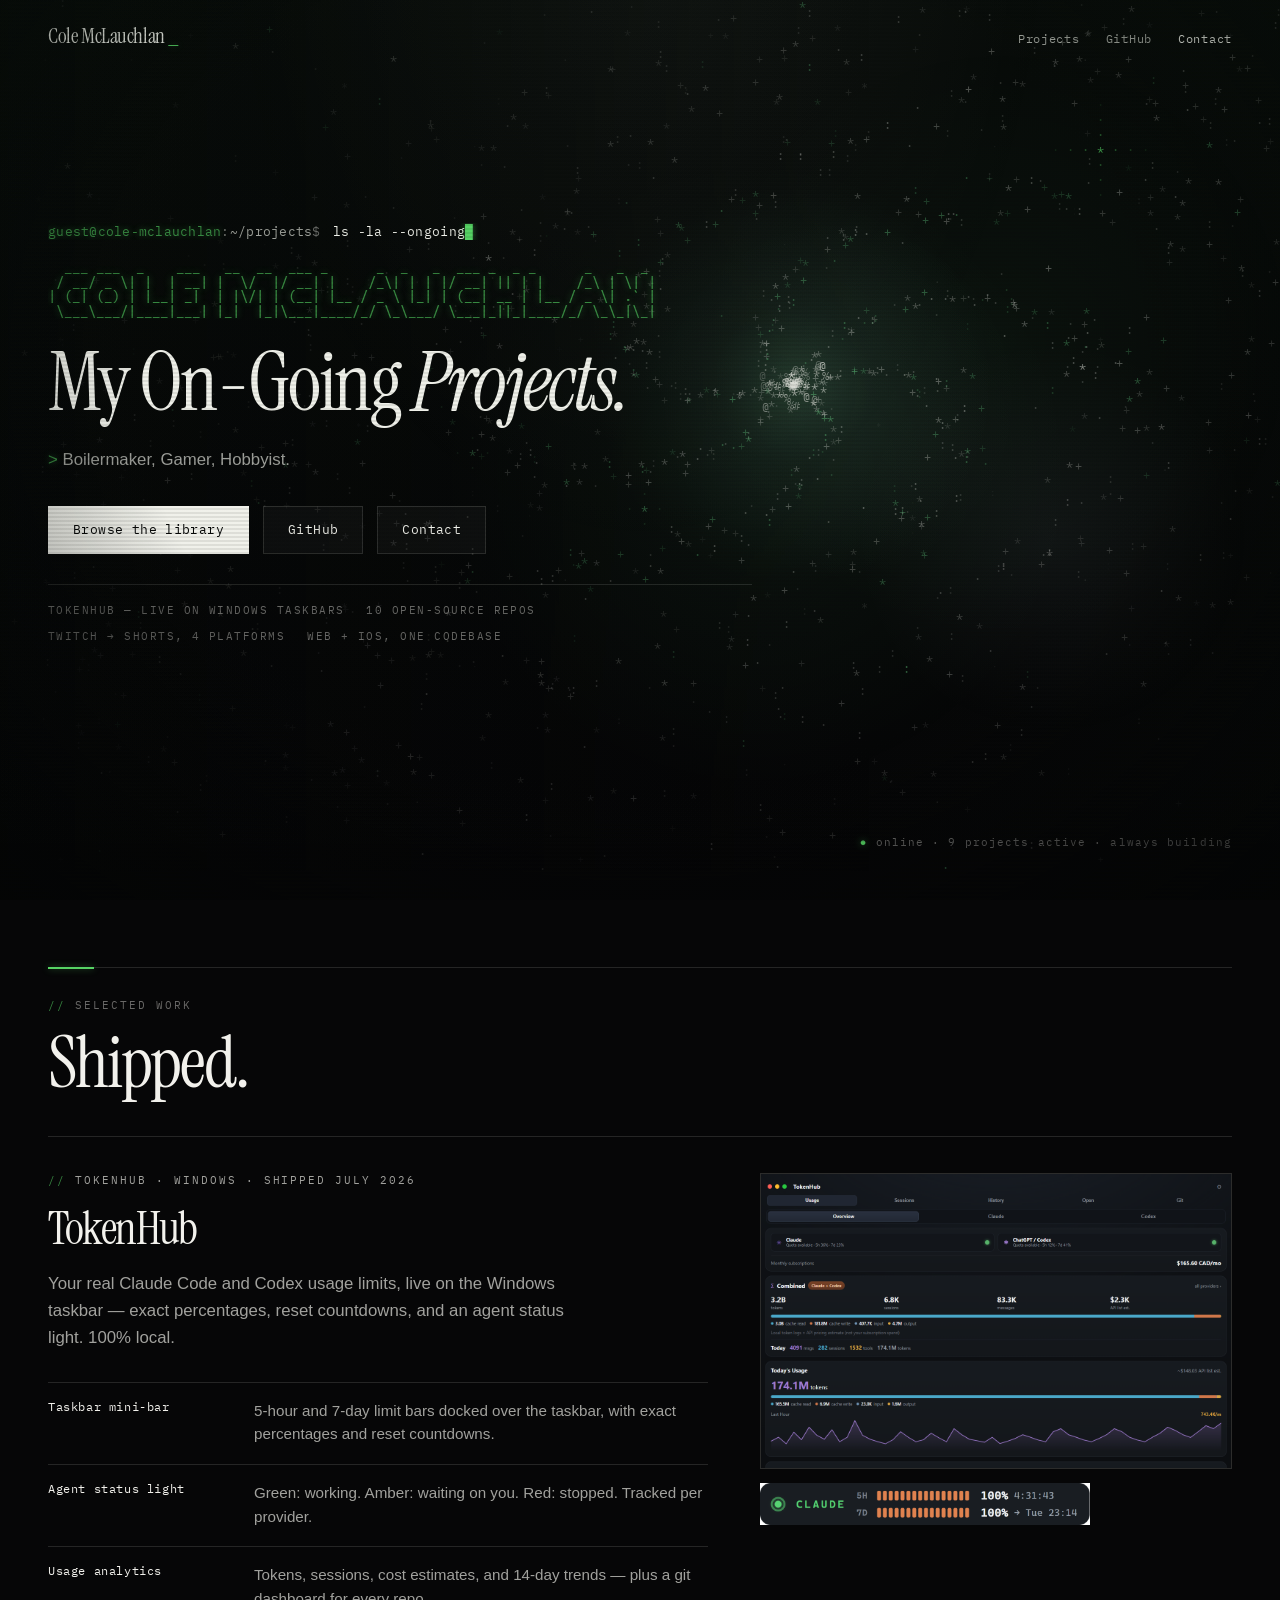
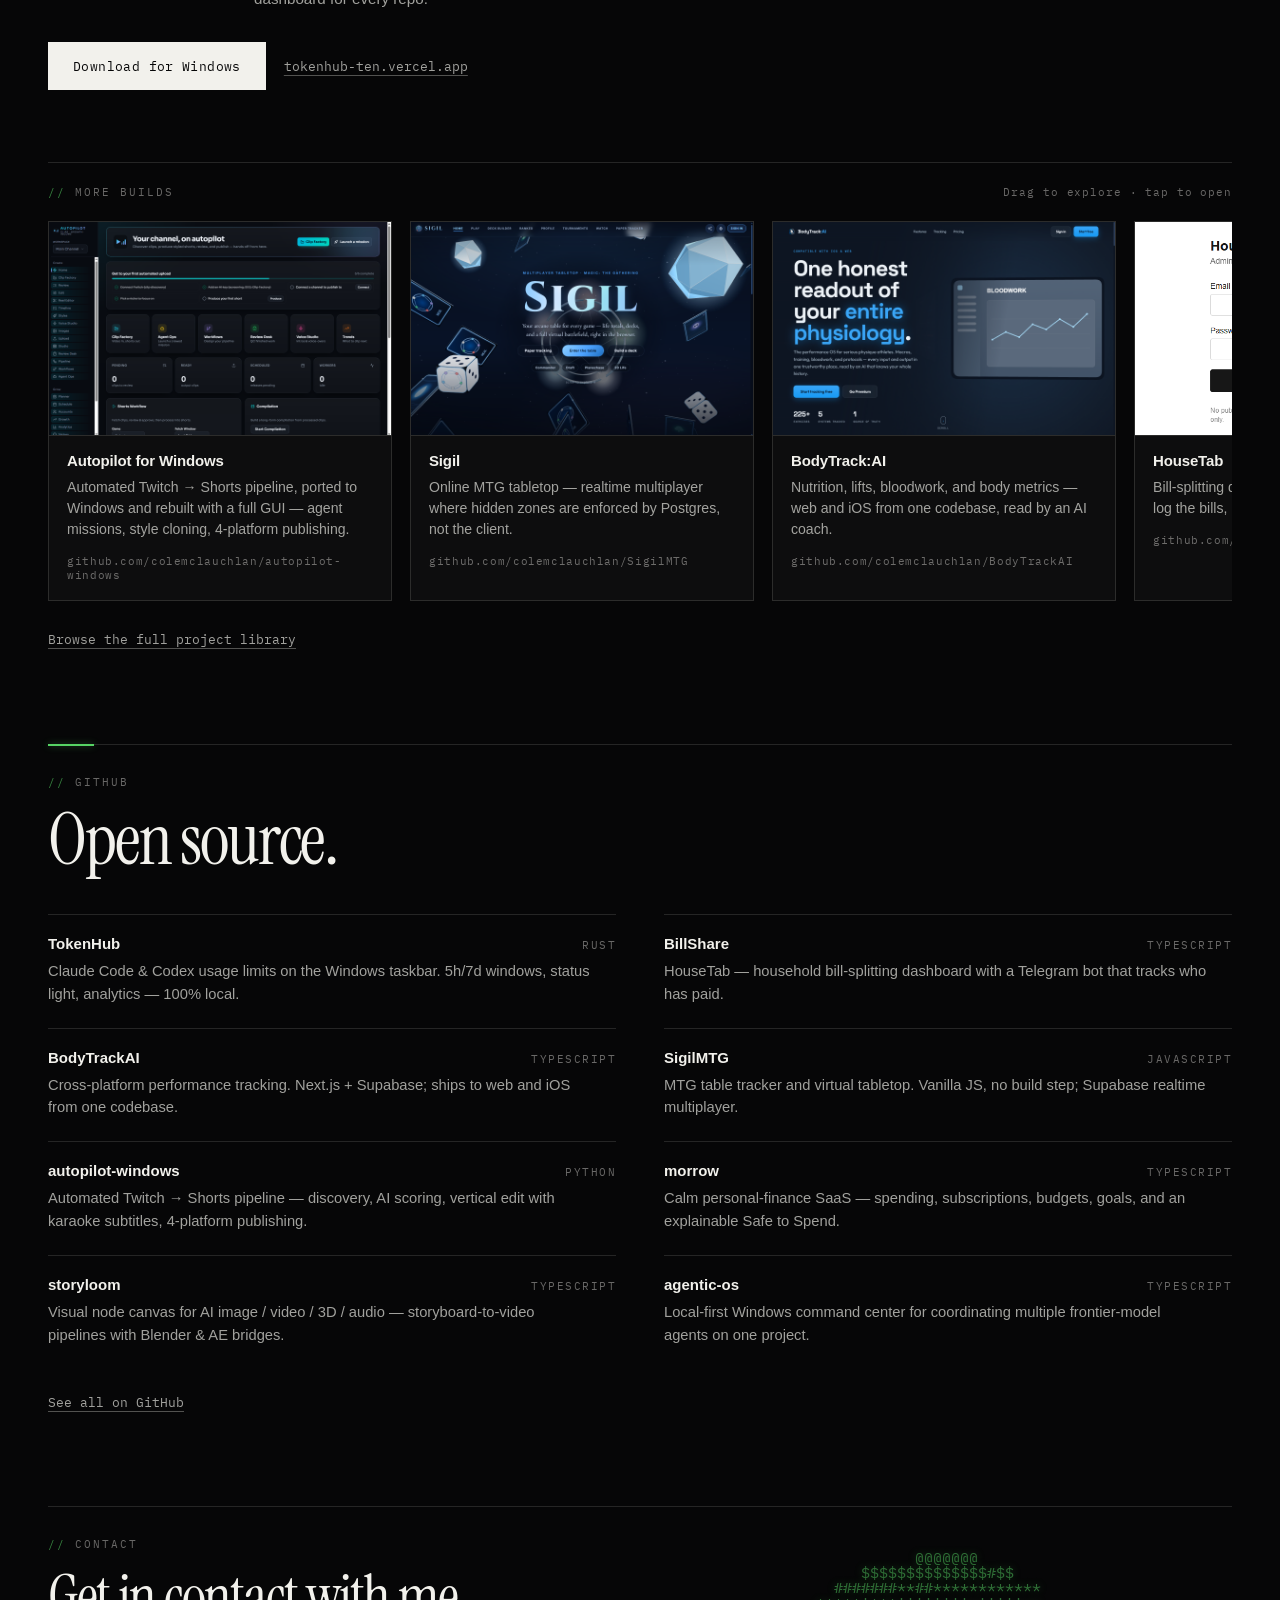
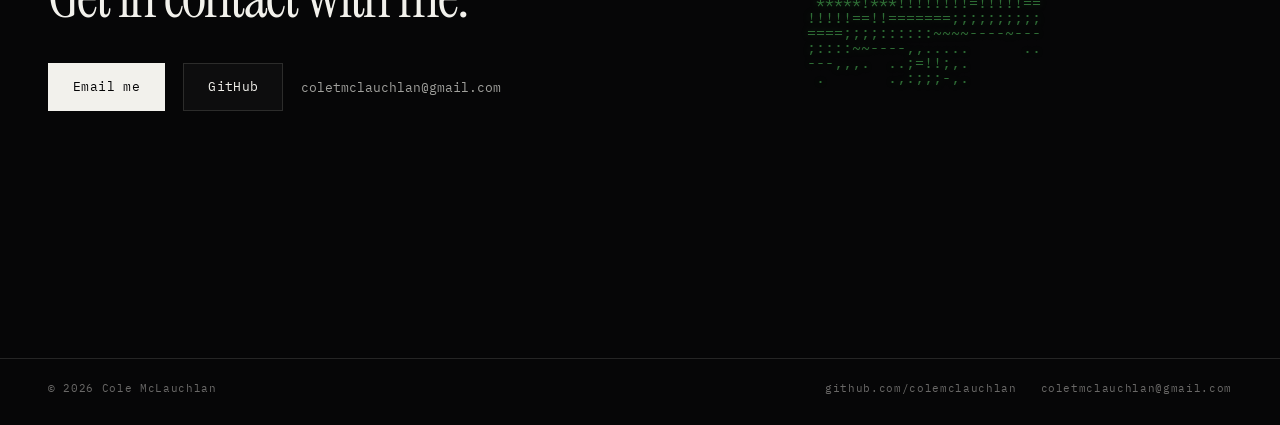
==== commit b8bc4208: "Refresh the library: all nine current projects, live repos, new screenshots" ====
--- a/index.html
+++ b/index.html
@@ -94,13 +94,13 @@
 
           <p class="hero-rail" aria-label="Highlights">
             <span>TokenHub — live on Windows taskbars</span>
-            <span>4 open-source repos</span>
+            <span>10 open-source repos</span>
             <span>Twitch &rarr; Shorts, 4 platforms</span>
             <span>Web + iOS, one codebase</span>
           </p>
         </div>
 
-        <p class="stage-caption"><span class="stat-dot">&#9679;</span> online &middot; 7 projects active &middot; always building</p>
+        <p class="stage-caption"><span class="stat-dot">&#9679;</span> online &middot; 9 projects active &middot; always building</p>
       </section>
 
       <section class="section" id="work">
@@ -151,23 +151,23 @@
           </div>
           <div class="rail-viewport">
             <div class="rail-track" data-rail>
-              <div class="work-card">
+              <a class="work-card" href="https://github.com/colemclauchlan/autopilot-windows" target="_blank" rel="noreferrer">
                 <span class="card-thumb">
                   <img src="./media/autopilot-dashboard.png" alt="Autopilot for Windows dashboard" width="1280" height="800" loading="lazy" draggable="false" />
                 </span>
                 <span class="card-info">
                   <span class="card-name">Autopilot for Windows</span>
                   <span class="card-desc">Automated Twitch &rarr; Shorts pipeline, ported to Windows and rebuilt with a full GUI &mdash; agent missions, style cloning, 4-platform publishing.</span>
-                  <span class="card-foot">private build</span>
-                </span>
-              </div>
+                  <span class="card-foot">github.com/colemclauchlan/autopilot-windows</span>
+                </span>
+              </a>
 
               <a class="work-card" href="https://github.com/colemclauchlan/SigilMTG" target="_blank" rel="noreferrer">
                 <span class="card-thumb">
-                  <img src="./media/sigil-tabletop.png" alt="Magic Table Tracker virtual tabletop" width="1280" height="800" loading="lazy" draggable="false" />
-                </span>
-                <span class="card-info">
-                  <span class="card-name">Magic Table Tracker</span>
+                  <img src="./media/sigil-landing.png" alt="Sigil virtual tabletop landing" width="1280" height="800" loading="lazy" draggable="false" />
+                </span>
+                <span class="card-info">
+                  <span class="card-name">Sigil</span>
                   <span class="card-desc">Online MTG tabletop &mdash; realtime multiplayer where hidden zones are enforced by Postgres, not the client.</span>
                   <span class="card-foot">github.com/colemclauchlan/SigilMTG</span>
                 </span>
@@ -178,8 +178,8 @@
                   <img src="./media/bodytracker.png" alt="BodyTracker landing page" width="1280" height="800" loading="lazy" draggable="false" />
                 </span>
                 <span class="card-info">
-                  <span class="card-name">BodyTracker</span>
-                  <span class="card-desc">Nutrition, lifts, bloodwork, and body metrics &mdash; web and iOS from one codebase.</span>
+                  <span class="card-name">BodyTrack:AI</span>
+                  <span class="card-desc">Nutrition, lifts, bloodwork, and body metrics &mdash; web and iOS from one codebase, read by an AI coach.</span>
                   <span class="card-foot">github.com/colemclauchlan/BodyTrackAI</span>
                 </span>
               </a>
@@ -195,28 +195,38 @@
                 </span>
               </a>
 
-              <div class="work-card">
-                <span class="card-thumb">
-                  <img src="./media/storyloom-hub.png" alt="The Storyloom AI node canvas hub" width="1280" height="800" loading="lazy" draggable="false" />
+              <a class="work-card" href="https://github.com/colemclauchlan/storyloom" target="_blank" rel="noreferrer">
+                <span class="card-thumb">
+                  <img src="./media/storyloom-graph.png" alt="The Storyloom AI node canvas graph" width="1280" height="800" loading="lazy" draggable="false" />
                 </span>
                 <span class="card-info">
                   <span class="card-name">Storyloom</span>
                   <span class="card-desc">An AI media hub &mdash; one node canvas for 2D, 3D, storyboard, and previz, wired into Blender and After Effects.</span>
-                  <span class="card-foot">private build</span>
-                </span>
-              </div>
-
-              <div class="work-card">
-                <span class="card-thumb card-thumb-type">
-                  <span class="type-letter">F.</span>
-                  <span class="type-stack">Next.js &middot; Local-first &middot; TypeScript</span>
-                </span>
-                <span class="card-info">
-                  <span class="card-name">Finance Hub</span>
-                  <span class="card-desc">A local-first personal-finance OS &mdash; subscription ledger, spending analytics, and bank-CSV import.</span>
-                  <span class="card-foot">private build</span>
-                </span>
-              </div>
+                  <span class="card-foot">github.com/colemclauchlan/storyloom</span>
+                </span>
+              </a>
+
+              <a class="work-card" href="https://github.com/colemclauchlan/agentic-os" target="_blank" rel="noreferrer">
+                <span class="card-thumb">
+                  <img src="./media/agentic-kanban.png" alt="Agentic OS Kanban command center" width="1280" height="800" loading="lazy" draggable="false" />
+                </span>
+                <span class="card-info">
+                  <span class="card-name">Agentic OS</span>
+                  <span class="card-desc">A local-first command center for multi-agent projects &mdash; Kanban tasks, resource leases, and a hash-chained work journal.</span>
+                  <span class="card-foot">github.com/colemclauchlan/agentic-os</span>
+                </span>
+              </a>
+
+              <a class="work-card" href="https://github.com/colemclauchlan/morrow" target="_blank" rel="noreferrer">
+                <span class="card-thumb">
+                  <img src="./media/morrow-overview.png" alt="Morrow overview with Safe to Spend" width="1280" height="800" loading="lazy" draggable="false" />
+                </span>
+                <span class="card-info">
+                  <span class="card-name">Morrow</span>
+                  <span class="card-desc">A calm personal-finance SaaS &mdash; spending, subscriptions, budgets, goals, and an explainable Safe to Spend.</span>
+                  <span class="card-foot">github.com/colemclauchlan/morrow</span>
+                </span>
+              </a>
 
               <a class="work-card" href="https://tokenhub-ten.vercel.app" target="_blank" rel="noreferrer">
                 <span class="card-thumb">
@@ -254,6 +264,18 @@
                 <span class="repo-desc">Cross-platform performance tracking. Next.js + Supabase; ships to web and iOS from one codebase.</span>
               </a>
             </li>
+            <li>
+              <a class="repo-link" href="https://github.com/colemclauchlan/autopilot-windows" target="_blank" rel="noreferrer">
+                <span class="repo-id"><span class="repo-name">autopilot-windows</span><span class="repo-meta">Python</span></span>
+                <span class="repo-desc">Automated Twitch &rarr; Shorts pipeline &mdash; discovery, AI scoring, vertical edit with karaoke subtitles, 4-platform publishing.</span>
+              </a>
+            </li>
+            <li>
+              <a class="repo-link" href="https://github.com/colemclauchlan/storyloom" target="_blank" rel="noreferrer">
+                <span class="repo-id"><span class="repo-name">storyloom</span><span class="repo-meta">TypeScript</span></span>
+                <span class="repo-desc">Visual node canvas for AI image / video / 3D / audio &mdash; storyboard-to-video pipelines with Blender &amp; AE bridges.</span>
+              </a>
+            </li>
           </ul>
           <ul class="repo-list">
             <li>
@@ -266,6 +288,18 @@
               <a class="repo-link" href="https://github.com/colemclauchlan/SigilMTG" target="_blank" rel="noreferrer">
                 <span class="repo-id"><span class="repo-name">SigilMTG</span><span class="repo-meta">JavaScript</span></span>
                 <span class="repo-desc">MTG table tracker and virtual tabletop. Vanilla JS, no build step; Supabase realtime multiplayer.</span>
+              </a>
+            </li>
+            <li>
+              <a class="repo-link" href="https://github.com/colemclauchlan/morrow" target="_blank" rel="noreferrer">
+                <span class="repo-id"><span class="repo-name">morrow</span><span class="repo-meta">TypeScript</span></span>
+                <span class="repo-desc">Calm personal-finance SaaS &mdash; spending, subscriptions, budgets, goals, and an explainable Safe to Spend.</span>
+              </a>
+            </li>
+            <li>
+              <a class="repo-link" href="https://github.com/colemclauchlan/agentic-os" target="_blank" rel="noreferrer">
+                <span class="repo-id"><span class="repo-name">agentic-os</span><span class="repo-meta">TypeScript</span></span>
+                <span class="repo-desc">Local-first Windows command center for coordinating multiple frontier-model agents on one project.</span>
               </a>
             </li>
           </ul>
